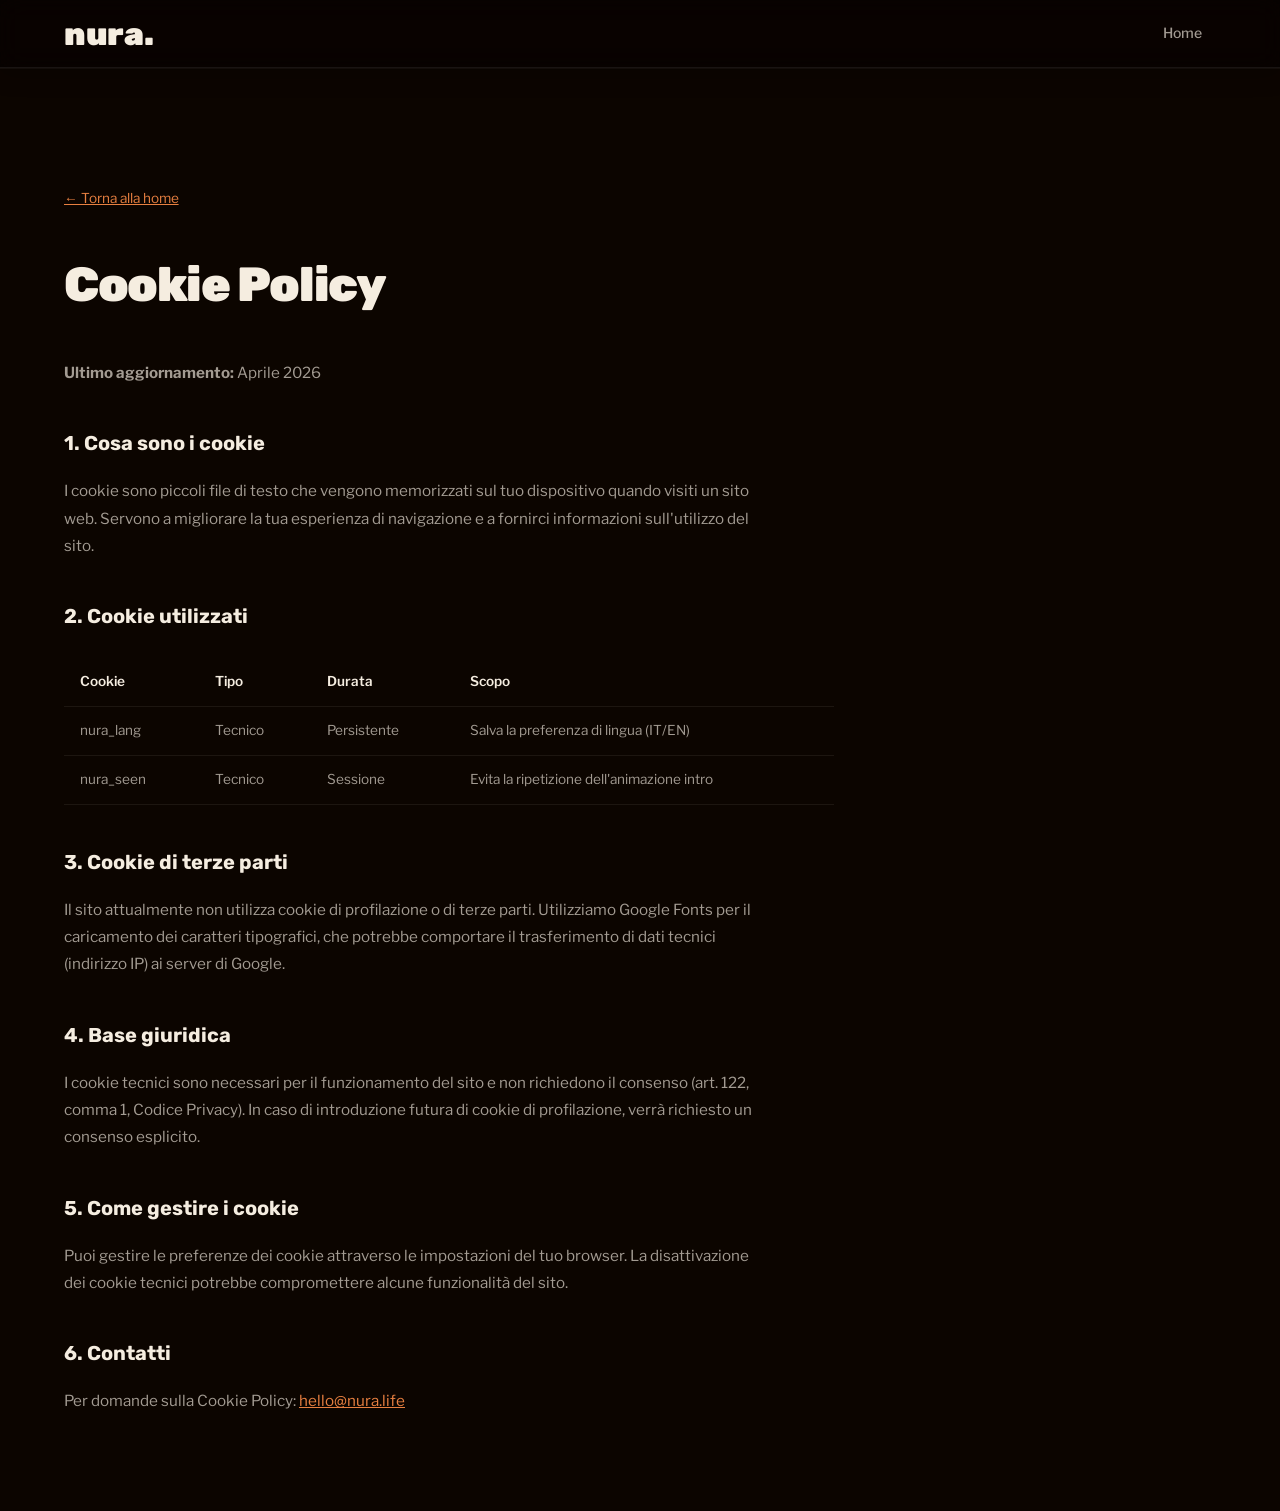
==== cookies.html @ f42c7ec7 "Major update: Rubik font, quiz flow, legal pages, 20% discount - Font: Switch to Rubik (round, bold," ====
<!DOCTYPE html>
<html lang="it" data-lang="it">
<head>
    <meta charset="UTF-8">
    <meta name="viewport" content="width=device-width, initial-scale=1.0">
    <title>Cookie Policy — nura.</title>
    <link rel="preconnect" href="https://fonts.googleapis.com">
    <link rel="preconnect" href="https://fonts.gstatic.com" crossorigin>
    <link href="https://fonts.googleapis.com/css2?family=Rubik:wght@300..900&family=Libre+Franklin:wght@300;400;500;600&display=swap" rel="stylesheet">
    <link rel="stylesheet" href="assets/css/styles.css">
    <style>
        .legal-page { padding: calc(var(--header-h) + 3rem) 0 5rem; min-height: 100vh; }
        .legal-page h1 { font-family: var(--font-display); font-size: clamp(2rem, 4vw, 3rem); font-weight: 900; color: var(--cream); margin-bottom: 2rem; letter-spacing: -0.03em; }
        .legal-page h2 { font-family: var(--font-display); font-size: 1.25rem; font-weight: 700; color: var(--cream); margin: 2.5rem 0 1rem; }
        .legal-page p, .legal-page li { font-size: 0.95rem; color: var(--cream-2); line-height: 1.8; margin-bottom: 1rem; max-width: 70ch; }
        .legal-page ul { padding-left: 1.5rem; }
        .legal-page a { color: var(--amber-light); text-decoration: underline; }
        .legal-back { display: inline-flex; align-items: center; gap: 0.4rem; font-size: 0.85rem; color: var(--cream-3); margin-bottom: 2rem; }
        .legal-back:hover { color: var(--cream); }
        .cookie-table { width: 100%; border-collapse: collapse; margin: 1.5rem 0; max-width: 70ch; }
        .cookie-table th, .cookie-table td { text-align: left; padding: 0.75rem 1rem; font-size: 0.85rem; border-bottom: 1px solid var(--border); color: var(--cream-2); }
        .cookie-table th { color: var(--cream); font-weight: 600; }
    </style>
</head>
<body>
    <header class="site-header scrolled" id="mainHeader">
        <div class="header-inner container">
            <a href="/" class="brand-logo">nura.</a>
            <div class="header-actions" style="margin-left:auto;">
                <a href="/" class="nav-link">Home</a>
            </div>
        </div>
    </header>

    <main class="legal-page">
        <div class="container">
            <a href="/" class="legal-back">&larr; Torna alla home</a>
            <h1>Cookie Policy</h1>
            <p><strong>Ultimo aggiornamento:</strong> Aprile 2026</p>

            <h2>1. Cosa sono i cookie</h2>
            <p>I cookie sono piccoli file di testo che vengono memorizzati sul tuo dispositivo quando visiti un sito web. Servono a migliorare la tua esperienza di navigazione e a fornirci informazioni sull'utilizzo del sito.</p>

            <h2>2. Cookie utilizzati</h2>
            <table class="cookie-table">
                <thead>
                    <tr>
                        <th>Cookie</th>
                        <th>Tipo</th>
                        <th>Durata</th>
                        <th>Scopo</th>
                    </tr>
                </thead>
                <tbody>
                    <tr>
                        <td>nura_lang</td>
                        <td>Tecnico</td>
                        <td>Persistente</td>
                        <td>Salva la preferenza di lingua (IT/EN)</td>
                    </tr>
                    <tr>
                        <td>nura_seen</td>
                        <td>Tecnico</td>
                        <td>Sessione</td>
                        <td>Evita la ripetizione dell'animazione intro</td>
                    </tr>
                </tbody>
            </table>

            <h2>3. Cookie di terze parti</h2>
            <p>Il sito attualmente non utilizza cookie di profilazione o di terze parti. Utilizziamo Google Fonts per il caricamento dei caratteri tipografici, che potrebbe comportare il trasferimento di dati tecnici (indirizzo IP) ai server di Google.</p>

            <h2>4. Base giuridica</h2>
            <p>I cookie tecnici sono necessari per il funzionamento del sito e non richiedono il consenso (art. 122, comma 1, Codice Privacy). In caso di introduzione futura di cookie di profilazione, verrà richiesto un consenso esplicito.</p>

            <h2>5. Come gestire i cookie</h2>
            <p>Puoi gestire le preferenze dei cookie attraverso le impostazioni del tuo browser. La disattivazione dei cookie tecnici potrebbe compromettere alcune funzionalità del sito.</p>

            <h2>6. Contatti</h2>
            <p>Per domande sulla Cookie Policy: <a href="mailto:hello@nura.life">hello@nura.life</a></p>
        </div>
    </main>
</body>
</html>
---- assets/css/styles.css ----
/* ============================================================
   NURA — Design System v5.0
   Theme: Dark Amber · Premium Longevity · Editorial
   Palette: Warm amber/orange from ComfyUI_00007_
   ============================================================ */


/* ── 1. CSS VARIABLES ─────────────────────────────────────── */
:root {
    /* Layout */
    --container-max: 1200px;
    --header-h: 68px;
    --announcement-h: 36px;

    /* Color System — Dark Amber (from ComfyUI_00007_) */
    --dark:      #0C0500;
    --dark-2:    #160A03;
    --dark-3:    #1E1008;
    --dark-card: #1A0D06;
    --amber:     #C05010;
    --amber-mid: #D06820;
    --amber-light: #E88040;
    --amber-glow:  #F0A060;
    --gold:      #C89040;
    --cream:     #F5EDE0;
    --cream-2:   rgba(245, 237, 224, 0.65);
    --cream-3:   rgba(245, 237, 224, 0.35);
    --border:    rgba(245, 237, 224, 0.07);
    --border-mid: rgba(245, 237, 224, 0.14);
    --border-amber: rgba(200, 80, 16, 0.35);

    /* Category accent colors — warm palette, amber-adjacent */
    --sleep-c:    #C47AE0;
    --energy-c:   #1BC9BE;
    --focus-c:    #6B8EE8;
    --gut-c:      #D4A040;
    --longevity-c: #5EC87A;
    --fitness-c:  #E84444;

    /* Typography */
    --font-display: 'Rubik', sans-serif;
    --font-body:    'Libre Franklin', sans-serif;

    /* Motion */
    --ease:        cubic-bezier(0.25, 1, 0.5, 1);
    --ease-out-expo: cubic-bezier(0.16, 1, 0.3, 1);

    /* Shadows */
    --shadow-amber: 0 8px 32px rgba(192, 80, 16, 0.25);
    --shadow-dark:  0 8px 40px rgba(0, 0, 0, 0.55);
    --shadow-sm:    0 4px 20px rgba(0, 0, 0, 0.35);
    --shadow-lg:    0 20px 60px rgba(0, 0, 0, 0.5);

    /* Radius */
    --r-sm:   10px;
    --r-md:   16px;
    --r-lg:   24px;
    --r-pill: 100px;
}


/* ── 2. RESET & BASE ──────────────────────────────────────── */
*, *::before, *::after {
    box-sizing: border-box;
    margin: 0;
    padding: 0;
}

html {
    scroll-behavior: smooth;
    -webkit-font-smoothing: antialiased;
    -moz-osx-font-smoothing: grayscale;
}

body {
    font-family: var(--font-body);
    background: var(--dark);
    color: var(--cream);
    line-height: 1.75;
    overflow-x: hidden;
}

img  { max-width: 100%; display: block; }
a    { text-decoration: none; color: inherit; }
button { border: none; background: none; cursor: pointer; font-family: inherit; }

.container {
    max-width: var(--container-max);
    margin: 0 auto;
    padding: 0 1.5rem;
}




/* ── 4. ANNOUNCEMENT BAR ──────────────────────────────────── */
.announcement-bar {
    background: transparent;
    border-bottom: 1px solid transparent;
    color: var(--cream-2);
    height: var(--announcement-h);
    overflow: hidden;
    display: flex;
    align-items: center;
}

.announcement-track {
    display: flex;
    gap: 2rem;
    white-space: nowrap;
    animation: marqueeScroll 30s linear infinite;
    padding-left: 100%;
}

@keyframes marqueeScroll {
    from { transform: translateX(0); }
    to   { transform: translateX(-50%); }
}

.announcement-track span {
    display: inline-flex;
    align-items: center;
    font-family: var(--font-display);
    font-size: 0.58rem;
    font-weight: 300;
    letter-spacing: 0.22em;
    text-transform: lowercase;
    color: rgba(245, 237, 224, 0.7);
    text-shadow: 0 1px 8px rgba(0, 0, 0, 0.9);
}

.announcement-sep {
    color: rgba(200, 80, 16, 0.6);
    font-size: 0.5rem;
    text-shadow: 0 1px 8px rgba(0, 0, 0, 0.9);
}


/* ── 5. HEADER ────────────────────────────────────────────── */
.site-header {
    position: sticky;
    top: 0;
    z-index: 1000;
    height: var(--header-h);
    background: rgba(0, 0, 0, 0.0);
    backdrop-filter: blur(0px);
    -webkit-backdrop-filter: blur(0px);
    border-bottom: 1px solid transparent;
    transition:
        background 0.4s var(--ease),
        backdrop-filter 0.4s,
        border-color 0.4s,
        box-shadow 0.4s;
}

.site-header.scrolled {
    background: rgba(0, 0, 0, 0.42);
    backdrop-filter: blur(12px) saturate(160%);
    -webkit-backdrop-filter: blur(12px) saturate(160%);
    border-color: rgba(255, 255, 255, 0.07);
    box-shadow: 0 1px 0 rgba(255, 255, 255, 0.04), 0 4px 24px rgba(0, 0, 0, 0.3);
}

.header-inner {
    display: flex;
    align-items: center;
    height: 100%;
    gap: 2rem;
}

.brand-logo {
    font-family: var(--font-display);
    font-size: 2rem;
    font-weight: 900;
    color: var(--cream);
    letter-spacing: -0.01em;
    text-transform: lowercase;
    flex-shrink: 0;
    display: inline-flex;
    align-items: center;
}

.brand-dot {
    display: inline-block;
    width: 0.18em;
    height: 0.18em;
    background: var(--amber-light);
    border-radius: 50%;
    margin-left: 0.05em;
    margin-right: 0.05em;
    margin-bottom: 0.12em;
    flex-shrink: 0;
    vertical-align: middle;
}

.header-nav {
    display: flex;
    align-items: center;
    flex: 1;
    gap: 0;
}

.nav-link {
    display: inline-flex;
    align-items: center;
    gap: 0.3rem;
    font-size: 0.875rem;
    font-weight: 500;
    color: var(--cream-2);
    padding: 0.45rem 0.85rem;
    border-radius: var(--r-sm);
    transition: background 0.18s, color 0.18s;
    letter-spacing: 0.01em;
}

.nav-link:hover {
    color: var(--cream);
    background: rgba(245, 237, 224, 0.06);
}

.nav-link-accent {
    color: var(--amber-light);
}

.nav-link-accent:hover {
    background: rgba(232, 128, 64, 0.1);
    color: var(--amber-glow);
}

.nav-link-club {
    color: var(--cream-2);
    border: 1px solid var(--border-mid);
    border-radius: var(--r-pill);
    padding: 0.4rem 1rem;
    font-size: 0.82rem;
    font-weight: 600;
}

.nav-link-club:hover {
    background: rgba(245, 237, 224, 0.06);
    border-color: var(--border-amber);
    color: var(--amber-light);
}

.header-actions {
    display: flex;
    align-items: center;
    gap: 0.3rem;
    margin-left: auto;
}


.mobile-menu-btn {
    display: none;
    width: 40px;
    height: 40px;
    align-items: center;
    justify-content: center;
    border-radius: var(--r-sm);
    color: var(--cream);
    font-size: 1.4rem;
    transition: background 0.18s;
}

.mobile-menu-btn:hover { background: rgba(245, 237, 224, 0.06); }


/* ── 6. HERO SECTION ──────────────────────────────────────── */
.hero-section {
    position: relative;
    min-height: 100svh;
    display: flex;
    align-items: center;
}

.hero-bg-image {
    position: fixed;
    top: 0;
    left: 0;
    width: 100%;
    height: 100%;
    background-image: url('../images/ComfyUI_00007_.webp');
    background-size: cover;
    background-position: 80% center;
    z-index: -1;
}

.hero-gradient {
    position: absolute;
    inset: 0;
    background:
        linear-gradient(to right,
            rgba(12, 5, 0, 0.88) 0%,
            rgba(12, 5, 0, 0.65) 45%,
            rgba(12, 5, 0, 0.22) 70%,
            rgba(12, 5, 0, 0.08) 100%),
        linear-gradient(to top,
            rgba(12, 5, 0, 0.28) 0%,
            rgba(12, 5, 0, 0.08) 20%,
            transparent 45%);
    z-index: 1;
}

.hero-container {
    position: relative;
    z-index: 2;
    padding-top: 6rem;
    padding-bottom: 5rem;
    width: 100%;
}

.hero-content {
    max-width: 560px;
}

.hero-badge {
    display: inline-flex;
    align-items: center;
    gap: 0.5rem;
    background: rgba(200, 80, 16, 0.12);
    border: 1px solid rgba(200, 80, 16, 0.3);
    color: var(--amber-light);
    padding: 0.35rem 0.9rem;
    border-radius: var(--r-pill);
    font-size: 0.78rem;
    font-weight: 600;
    letter-spacing: 0.02em;
    margin-bottom: 2rem;
}

.live-dot {
    width: 7px;
    height: 7px;
    background: var(--amber-light);
    border-radius: 50%;
    flex-shrink: 0;
    animation: pulseDot 2.5s ease-in-out infinite;
}

@keyframes pulseDot {
    0%, 100% { opacity: 1; transform: scale(1); }
    50%       { opacity: 0.45; transform: scale(0.7); }
}

.hero-eyebrow {
    font-family: var(--font-display);
    font-size: 0.62rem;
    font-weight: 700;
    letter-spacing: 0.22em;
    text-transform: uppercase;
    color: var(--amber);
    margin-bottom: 1.25rem;
    display: flex;
    align-items: center;
    gap: 0.75rem;
}

/* hero-eyebrow ::before removed — uses .eyebrow::before round dot */

.hero-headline {
    font-family: var(--font-display);
    font-size: clamp(3.8rem, 8.5vw, 8rem);
    font-weight: 900;
    line-height: 0.95;
    letter-spacing: -0.04em;
    color: var(--cream);
    margin-bottom: 1.5rem;
    white-space: nowrap;
    max-width: none;
    width: max-content;
}

.hero-headline em {
    font-style: normal;
    font-weight: 900;
    color: var(--amber-light);
    display: block;
    white-space: nowrap;
}

.hero-sub {
    font-size: clamp(0.95rem, 1.6vw, 1.1rem);
    color: var(--cream-2);
    margin-bottom: 2.5rem;
    line-height: 1.7;
    font-style: italic;
    font-weight: 300;
    letter-spacing: 0.02em;
}

.hero-cta {
    display: inline-flex;
    align-items: center;
    gap: 0.5rem;
    background: var(--amber);
    color: var(--cream);
    padding: 0.95rem 2.2rem;
    border-radius: var(--r-pill);
    font-family: var(--font-body);
    font-size: 0.95rem;
    font-weight: 600;
    letter-spacing: 0.01em;
    margin-bottom: 2.25rem;
    transition: background 0.22s, transform 0.22s var(--ease-out-expo), box-shadow 0.22s;
}

.hero-cta:hover {
    background: var(--amber-mid);
    transform: translateY(-2px);
    box-shadow: var(--shadow-amber);
}

.hero-cta:active { transform: scale(0.98); }

/* ── Hero inline email form ───────────────── */
.hero-email-form {
    margin-bottom: 2.5rem;
}

.hero-email-row {
    display: flex;
    align-items: center;
    gap: 0;
    background: rgba(245, 237, 224, 0.04);
    border: 1px solid var(--border-mid);
    border-radius: var(--r-pill);
    padding: 0.35rem 0.35rem 0.35rem 1.25rem;
    transition: border-color 0.25s, box-shadow 0.25s;
}

.hero-email-row:focus-within {
    border-color: var(--amber);
    box-shadow: 0 0 0 3px rgba(200, 80, 16, 0.15);
}

.hero-email-input {
    flex: 1;
    border: none;
    outline: none;
    background: transparent;
    font-family: var(--font-body);
    font-size: 0.95rem;
    color: var(--cream);
    padding: 0.65rem 0;
    min-width: 0;
}

.hero-email-input::placeholder {
    color: var(--cream-3);
}

.hero-email-btn {
    display: inline-flex;
    align-items: center;
    gap: 0.4rem;
    background: var(--amber);
    color: var(--cream);
    padding: 0.75rem 1.5rem;
    border-radius: var(--r-pill);
    font-family: var(--font-body);
    font-size: 0.85rem;
    font-weight: 600;
    white-space: nowrap;
    transition: background 0.2s, transform 0.15s var(--ease-out-expo), box-shadow 0.2s;
    flex-shrink: 0;
}

.hero-email-btn:hover {
    background: var(--amber-mid);
    transform: translateY(-1px);
    box-shadow: var(--shadow-amber);
}

.hero-email-btn:active { transform: scale(0.97); }

.hero-email-hint {
    display: flex;
    align-items: center;
    gap: 0.4rem;
    margin-top: 0.75rem;
    font-size: 0.82rem;
    color: var(--amber-glow);
    font-weight: 500;
}

.hero-email-hint i { opacity: 0.8; }
.hero-email-hint strong { color: var(--cream); }

.hero-proof {
    font-size: 0.85rem;
    color: var(--amber-glow);
    display: flex;
    align-items: center;
    gap: 0.4rem;
    margin-bottom: 0.25rem;
}
.hero-proof strong { color: var(--cream); }

.hero-trust {
    display: flex;
    align-items: center;
    gap: 1.75rem;
    flex-wrap: wrap;
    font-size: 0.8rem;
    color: var(--cream-3);
    font-weight: 500;
}

.hero-trust span {
    display: flex;
    align-items: center;
    gap: 0.35rem;
}

.hero-trust i { color: var(--amber); opacity: 0.8; }

/* Scroll hint */
.scroll-hint {
    position: absolute;
    bottom: 2.5rem;
    left: 50%;
    transform: translateX(-50%);
    color: var(--cream-3);
    font-size: 1.2rem;
    z-index: 2;
    animation: scrollHintBounce 2.5s ease-in-out infinite;
}

@keyframes scrollHintBounce {
    0%, 100% { transform: translateX(-50%) translateY(0); opacity: 0.4; }
    50%       { transform: translateX(-50%) translateY(7px); opacity: 0.85; }
}


/* ── 7. PILLARS SECTION ───────────────────────────────────── */
.pillars-section {
    padding: 9rem 0;
    background: linear-gradient(to bottom, rgba(12,5,0,0.92) 0%, rgba(12,5,0,0.80) 100%);
    position: relative;
    overflow: hidden;
}

.pillars-section::before {
    content: '';
    position: absolute;
    inset: 0;
    background: radial-gradient(ellipse at 70% 50%, rgba(200, 80, 16, 0.06) 0%, transparent 65%);
    pointer-events: none;
}

.pillars-inner {
    display: grid;
    grid-template-columns: 1fr 1fr;
    gap: 5rem;
    align-items: center;
    position: relative;
    z-index: 1;
}

.pillars-left {
    max-width: 480px;
}

.eyebrow {
    display: inline-flex;
    align-items: center;
    gap: 0.5rem;
    font-family: var(--font-display);
    font-size: 0.62rem;
    font-weight: 700;
    letter-spacing: 0.16em;
    text-transform: uppercase;
    color: var(--amber);
    margin-bottom: 1rem;
}
.eyebrow::before {
    content: '';
    display: inline-block;
    width: 5px;
    height: 5px;
    border-radius: 50%;
    background: var(--amber-light);
    flex-shrink: 0;
}

.eyebrow-amber { color: var(--amber); }

.pillars-headline {
    font-family: var(--font-display);
    font-size: clamp(2.2rem, 4.5vw, 3.75rem);
    font-weight: 900;
    letter-spacing: -0.04em;
    color: var(--cream);
    line-height: 1.1;
    margin-bottom: 1.5rem;
}

.pillars-headline em {
    font-style: normal;
    color: var(--amber-light);
}

.pillars-sub {
    font-size: 1rem;
    color: var(--cream-2);
    line-height: 1.75;
    margin-bottom: 2.5rem;
}

.pillars-cta {
    display: inline-flex;
    align-items: center;
    gap: 0.45rem;
    font-size: 0.9rem;
    font-weight: 600;
    color: var(--amber-light);
    border-bottom: 1px solid rgba(232, 128, 64, 0.4);
    padding-bottom: 2px;
    transition: color 0.2s, border-color 0.2s;
}

.pillars-cta:hover {
    color: var(--amber-glow);
    border-color: var(--amber-glow);
}

.pillars-right {
    display: flex;
    align-items: center;
    justify-content: center;
}

/* ══════════════════════════════════════════════
   PILLAR GLASS CARDS — 2×2 grid
   Uses @property --border-angle + rotateBorderAngle
   defined in section 9 (border animation).
   ══════════════════════════════════════════════ */

.pillar-visual-wrap {
    display: grid;
    grid-template-columns: 1fr 1fr;
    gap: 0.7rem;
    width: 100%;
    align-self: start;
}

/* ── Card border wrapper ─────────────────────── */
.pc-wrap {
    position: relative;
    border-radius: 20px;
    padding: 1.5px;
    opacity: 0;
    transform: translateY(18px) scale(0.96);
    transition: opacity 0.65s ease, transform 0.65s var(--ease),
                box-shadow 0.3s ease;
    cursor: default;
    z-index: 1;
}

.pc-wrap.visible {
    opacity: 1;
    transform: translateY(0) scale(1);
}

/* Stagger entry per card */
.pc-wrap[data-idx="1"] { transition-delay: 0.1s; }
.pc-wrap[data-idx="2"] { transition-delay: 0.2s; }
.pc-wrap[data-idx="3"] { transition-delay: 0.3s; }

/* Spinning conic gradient border */
.pc-wrap::before {
    content: '';
    position: absolute;
    inset: -1.5px;
    border-radius: 21px;
    animation: rotateBorderAngle 8s linear infinite;
    z-index: 0;
}

.pc-wrap[data-idx="0"]::before {
    background: conic-gradient(from var(--border-angle),
        var(--sleep-c), rgba(196,122,224,0.1) 44%,
        rgba(196,122,224,0.06) 56%, var(--sleep-c));
}
.pc-wrap[data-idx="1"]::before {
    background: conic-gradient(from var(--border-angle),
        var(--energy-c), rgba(27,201,190,0.1) 44%,
        rgba(27,201,190,0.06) 56%, var(--energy-c));
    animation-delay: -2s;
}
.pc-wrap[data-idx="2"]::before {
    background: conic-gradient(from var(--border-angle),
        var(--longevity-c), rgba(94,200,122,0.1) 44%,
        rgba(94,200,122,0.06) 56%, var(--longevity-c));
    animation-delay: -4s;
}
.pc-wrap[data-idx="3"]::before {
    background: conic-gradient(from var(--border-angle),
        var(--focus-c), rgba(107,142,232,0.1) 44%,
        rgba(107,142,232,0.06) 56%, var(--focus-c));
    animation-delay: -6s;
}

/* ── Hover: subtle lift ──────────────────────── */
.pc-wrap:hover {
    transform: translateY(-3px);
    z-index: 5;
}
.pc-wrap[data-idx="0"]:hover { box-shadow: 0 12px 40px rgba(139,124,232,0.15); }
.pc-wrap[data-idx="1"]:hover { box-shadow: 0 12px 40px rgba( 27,201,190,0.15); }
.pc-wrap[data-idx="2"]:hover { box-shadow: 0 12px 40px rgba( 60,184,112,0.15); }
.pc-wrap[data-idx="3"]:hover { box-shadow: 0 12px 40px rgba( 74,168,212,0.15); }

/* ── Inner glass card ────────────────────────── */
.pc {
    position: relative;
    z-index: 1;
    border-radius: 18px;
    padding: 1.6rem 1.4rem 1.4rem;
    display: flex;
    flex-direction: column;
    gap: 0.4rem;
    min-height: 160px;
    overflow: hidden;
}

/* Category colour tint per card */
.pc-wrap[data-idx="0"] .pc {
    background: linear-gradient(150deg, rgba(139,124,232,0.11) 0%, rgba(12,5,0,0.97) 75%);
}
.pc-wrap[data-idx="1"] .pc {
    background: linear-gradient(150deg, rgba(27,201,190,0.11) 0%, rgba(12,5,0,0.97) 75%);
}
.pc-wrap[data-idx="2"] .pc {
    background: linear-gradient(150deg, rgba(60,184,112,0.11) 0%, rgba(12,5,0,0.97) 75%);
}
.pc-wrap[data-idx="3"] .pc {
    background: linear-gradient(150deg, rgba(74,168,212,0.11) 0%, rgba(12,5,0,0.97) 75%);
}

/* ── Card header: dot + label ────────────────── */
.pc-header {
    display: flex;
    align-items: center;
    gap: 0.45rem;
    margin-bottom: 0.35rem;
}

.pc-dot {
    width: 7px; height: 7px;
    border-radius: 50%;
    flex-shrink: 0;
}
.pc-wrap[data-idx="0"] .pc-dot { background: var(--sleep-c);     box-shadow: 0 0 7px var(--sleep-c); }
.pc-wrap[data-idx="1"] .pc-dot { background: var(--energy-c);    box-shadow: 0 0 7px var(--energy-c); }
.pc-wrap[data-idx="2"] .pc-dot { background: var(--longevity-c); box-shadow: 0 0 7px var(--longevity-c); }
.pc-wrap[data-idx="3"] .pc-dot { background: var(--focus-c);     box-shadow: 0 0 7px var(--focus-c); }

.pc-label {
    font-family: var(--font-display);
    font-size: 0.57rem;
    font-weight: 700;
    letter-spacing: 0.2em;
    text-transform: uppercase;
    color: var(--cream-3);
}

/* ── Main name ───────────────────────────────── */
.pc-name {
    font-family: var(--font-display);
    font-size: clamp(1.1rem, 2vw, 1.35rem);
    font-weight: 900;
    line-height: 1.15;
    letter-spacing: -0.025em;
    color: var(--cream);
    flex: 1;
}

/* ── Description (hidden, expands on hover) ──── */
.pc-desc {
    font-size: 0.71rem;
    color: var(--cream-3);
    line-height: 1.6;
    max-height: 0;
    overflow: hidden;
    opacity: 0;
    transform: translateY(6px);
    transition: max-height 0.42s var(--ease),
                opacity 0.3s ease 0.08s,
                transform 0.35s var(--ease) 0.06s;
    margin-top: 0;
}
.pc-wrap:hover .pc-desc {
    max-height: 100px;
    opacity: 1;
    transform: translateY(0);
    margin-top: 0.4rem;
}

/* ── Mobile ──────────────────────────────────── */
@media (max-width: 640px) {
    .pillar-visual-wrap { gap: 0.55rem; }
    .pc { padding: 1.2rem; min-height: 140px; }
    /* 1.1rem = 17.6px minimum — legible headline on all mobile sizes */
    .pc-name { font-size: 1.1rem; }
}
@media (max-width: 380px) {
    .pillar-visual-wrap { grid-template-columns: 1fr; }
}


/* ── 7b. HOW IT WORKS SECTION ─────────────────────────────── */
.how-section {
    padding: 9rem 0;
    background: var(--dark-3);
    position: relative;
    overflow: hidden;
}

.how-section::before {
    content: '';
    position: absolute;
    top: 0;
    left: 0;
    right: 0;
    height: 1px;
    background: var(--border);
}

.how-inner {
    position: relative;
    z-index: 1;
}

.how-steps {
    display: flex;
    flex-direction: column;
    gap: 0;
    margin-top: 4.5rem;
    counter-reset: how-step;
}

.how-step {
    position: relative;
    display: grid;
    grid-template-columns: 80px 1fr;
    gap: 0 2rem;
    padding: 3rem 0;
    border-bottom: 1px solid var(--border);
    counter-increment: how-step;
}

.how-step:first-child {
    border-top: 1px solid var(--border);
}

.how-step-number {
    font-family: var(--font-display);
    font-size: clamp(3rem, 5vw, 4.5rem);
    font-weight: 200;
    color: var(--amber);
    opacity: 0.4;
    line-height: 1;
    letter-spacing: -0.04em;
    grid-row: 1 / 3;
    align-self: start;
}

.how-step-icon {
    display: none;
}

.how-step-title {
    font-family: var(--font-display);
    font-size: clamp(1.15rem, 2vw, 1.4rem);
    font-weight: 700;
    color: var(--cream);
    letter-spacing: -0.02em;
    margin-bottom: 0.5rem;
    line-height: 1.3;
}

.how-step-desc {
    font-size: 0.88rem;
    color: var(--cream-2);
    line-height: 1.7;
}

@media (max-width: 1024px) {
    .how-step { grid-template-columns: 60px 1fr; gap: 0 1.25rem; }
}

@media (max-width: 768px) {
    .how-section { padding: 5rem 0; }
    .how-steps { margin-top: 3rem; }
}


/* ── 7c. EARLY ACCESS SECTION ────────────────────────────── */
.early-access-section {
    padding: 0;
    min-height: 100svh;
    background: var(--dark);
    position: relative;
    overflow: hidden;
    display: flex;
    flex-direction: column;
    justify-content: center;
    align-items: stretch;
}

.early-access-bg {
    position: absolute;
    inset: 0;
    background:
        radial-gradient(ellipse at 30% 60%, rgba(200, 80, 16, 0.08) 0%, transparent 55%),
        radial-gradient(ellipse at 70% 30%, rgba(94, 200, 122, 0.04) 0%, transparent 50%);
    pointer-events: none;
}

.early-access-inner {
    display: flex;
    justify-content: flex-start;
    padding: 6rem 1.5rem;
    max-width: var(--container-max);
    margin: 0 auto;
}

.early-access-content {
    max-width: 540px;
    text-align: left;
}

.early-access-title {
    font-family: var(--font-display);
    font-size: clamp(2.2rem, 5vw, 3.75rem);
    font-weight: 900;
    letter-spacing: -0.04em;
    color: var(--cream);
    line-height: 1.1;
    margin-bottom: 1.5rem;
}

.early-access-title em {
    font-style: normal;
    color: var(--amber-light);
}

.early-access-sub {
    font-size: 1rem;
    color: var(--cream-2);
    line-height: 1.75;
    margin-bottom: 2.5rem;
}

.early-access-sub strong {
    color: var(--cream);
}

.early-access-form {
    margin-bottom: 2.5rem;
}

.early-access-form-row {
    display: flex;
    align-items: center;
    gap: 0;
    background: rgba(245, 237, 224, 0.04);
    border: 1px solid var(--border-mid);
    border-radius: var(--r-pill);
    padding: 0.35rem 0.35rem 0.35rem 1.25rem;
    transition: border-color 0.25s, box-shadow 0.25s;
}

.early-access-form-row:focus-within {
    border-color: var(--amber);
    box-shadow: 0 0 0 3px rgba(200, 80, 16, 0.15);
}

.early-access-email {
    flex: 1;
    border: none;
    outline: none;
    background: transparent;
    font-family: var(--font-body);
    font-size: 0.95rem;
    color: var(--cream);
    padding: 0.65rem 0;
    min-width: 0;
}

.early-access-email::placeholder {
    color: var(--cream-3);
}

.early-access-btn {
    display: inline-flex;
    align-items: center;
    gap: 0.4rem;
    background: var(--amber);
    color: var(--cream);
    padding: 0.75rem 1.5rem;
    border-radius: var(--r-pill);
    font-family: var(--font-body);
    font-size: 0.85rem;
    font-weight: 600;
    white-space: nowrap;
    transition: background 0.2s, transform 0.15s var(--ease-out-expo), box-shadow 0.2s;
    flex-shrink: 0;
}

.early-access-btn:hover {
    background: var(--amber-mid);
    transform: translateY(-1px);
    box-shadow: var(--shadow-amber);
}

.early-access-btn:active { transform: scale(0.97); }

.early-access-fine {
    margin-top: 0.75rem;
    font-size: 0.76rem;
    color: var(--cream-3);
    display: flex;
    align-items: center;
    gap: 0.35rem;
}

.early-access-benefits {
    display: flex;
    align-items: flex-start;
    flex-direction: column;
    gap: 0.75rem;
}

.benefit-item {
    display: flex;
    align-items: center;
    gap: 0.45rem;
    font-size: 0.84rem;
    font-weight: 500;
    color: var(--cream-2);
}

.benefit-item i {
    color: var(--amber);
    opacity: 0.85;
    font-size: 0.95rem;
}

/* ── Quiz styles ─────────────────────────────── */
.quiz-step {
    animation: quizFadeIn 0.35s var(--ease);
}

@keyframes quizFadeIn {
    from { opacity: 0; transform: translateY(12px); }
    to   { opacity: 1; transform: translateY(0); }
}

.quiz-progress {
    width: 100%;
    height: 3px;
    background: var(--border);
    border-radius: 2px;
    margin-bottom: 2rem;
    overflow: hidden;
}

.quiz-progress-fill {
    display: block;
    height: 100%;
    background: var(--amber);
    border-radius: 2px;
    transition: width 0.4s var(--ease);
}

.quiz-goals {
    display: grid;
    grid-template-columns: 1fr 1fr;
    gap: 0.75rem;
    margin-bottom: 2rem;
}

.quiz-goal-btn {
    display: flex;
    align-items: center;
    gap: 0.65rem;
    padding: 1rem 1.25rem;
    background: rgba(245, 237, 224, 0.04);
    border: 1px solid var(--border-mid);
    border-radius: var(--r-md);
    font-family: var(--font-body);
    font-size: 0.95rem;
    font-weight: 600;
    color: var(--cream-2);
    cursor: pointer;
    transition: border-color 0.2s, background 0.2s, color 0.2s;
}

.quiz-goal-btn:hover {
    border-color: var(--border-amber);
    background: rgba(200, 80, 16, 0.06);
    color: var(--cream);
}

.quiz-goal-btn.selected {
    border-color: var(--amber);
    background: rgba(200, 80, 16, 0.12);
    color: var(--cream);
}

.quiz-goal-dot {
    width: 10px;
    height: 10px;
    border-radius: 50%;
    background: var(--gc);
    flex-shrink: 0;
}

.quiz-next-btn {
    display: inline-flex;
    align-items: center;
    gap: 0.4rem;
    background: var(--amber);
    color: var(--cream);
    padding: 0.85rem 2rem;
    border-radius: var(--r-pill);
    font-family: var(--font-body);
    font-size: 0.9rem;
    font-weight: 600;
    cursor: pointer;
    transition: background 0.2s, transform 0.15s var(--ease-out-expo), opacity 0.2s;
}

.quiz-next-btn:disabled {
    opacity: 0.35;
    cursor: not-allowed;
}

.quiz-next-btn:not(:disabled):hover {
    background: var(--amber-mid);
    transform: translateY(-1px);
}

.quiz-age-options {
    display: grid;
    grid-template-columns: 1fr 1fr;
    gap: 0.75rem;
    margin-top: 1rem;
}

.quiz-age-btn {
    padding: 1.1rem 1.25rem;
    background: rgba(245, 237, 224, 0.04);
    border: 1px solid var(--border-mid);
    border-radius: var(--r-md);
    font-family: var(--font-display);
    font-size: 1.1rem;
    font-weight: 700;
    color: var(--cream-2);
    cursor: pointer;
    transition: border-color 0.2s, background 0.2s, color 0.2s, transform 0.15s;
}

.quiz-age-btn:hover {
    border-color: var(--border-amber);
    background: rgba(200, 80, 16, 0.06);
    color: var(--cream);
}

.quiz-age-btn.selected {
    border-color: var(--amber);
    background: rgba(200, 80, 16, 0.12);
    color: var(--cream);
    transform: scale(0.97);
}

@media (max-width: 480px) {
    .quiz-goals { grid-template-columns: 1fr; }
    .quiz-age-options { grid-template-columns: 1fr 1fr; }
}

@media (max-width: 768px) {
    .early-access-inner { padding: 4rem 0; }

    .early-access-form-row {
        flex-direction: column;
        padding: 0.75rem;
        border-radius: var(--r-lg);
    }

    .early-access-email {
        width: 100%;
        padding: 0.5rem 0.25rem;
        text-align: center;
    }

    .early-access-btn {
        width: 100%;
        justify-content: center;
        padding: 0.875rem 1.5rem;
    }

    .early-access-benefits {
        flex-direction: column;
        gap: 0.75rem;
        align-items: flex-start;
        margin: 0 auto;
        width: fit-content;
    }
}

@media (max-width: 480px) {
    .early-access-title {
        font-size: clamp(1.8rem, 7vw, 2.5rem);
    }

    .early-access-sub {
        font-size: 0.95rem;
    }
}


.section-header {
    text-align: center;
    margin-bottom: 4.5rem;
}

.section-title {
    font-family: var(--font-display);
    font-size: clamp(2rem, 4vw, 3.25rem);
    font-weight: 900;
    letter-spacing: -0.04em;
    color: var(--cream);
    line-height: 1.15;
    margin-top: 0.75rem;
}

.section-title em {
    font-style: normal;
    color: var(--amber-light);
}

.section-sub {
    margin-top: 1rem;
    font-size: 1rem;
    color: var(--cream-2);
    max-width: 480px;
    margin-left: auto;
    margin-right: auto;
    line-height: 1.75;
}


/* ── 9. BORDER ANIMATION (used by pillar cards) ──────────── */
@property --border-angle {
    syntax: '<angle>';
    initial-value: 0deg;
    inherits: false;
}

@keyframes rotateBorderAngle {
    to { --border-angle: 360deg; }
}


/* ── 10. FOOTER ───────────────────────────────────────────── */
.site-footer {
    background: #080300;
    color: var(--cream-3);
    padding: 3.5rem 0 2rem;
    border-top: 1px solid var(--border);
}

.footer-inner {
    display: flex;
    align-items: center;
    justify-content: space-between;
    gap: 2rem;
    flex-wrap: wrap;
    padding-bottom: 2rem;
    border-bottom: 1px solid var(--border);
}

.footer-logo {
    font-size: 1.4rem;
    color: var(--cream);
    opacity: 0.9;
}

.footer-links {
    display: flex;
    gap: 1.75rem;
    font-size: 0.84rem;
    flex-wrap: wrap;
}

.footer-links a { transition: color 0.2s; }
.footer-links a:hover { color: var(--cream); }

.footer-right {
    display: flex;
    flex-direction: column;
    align-items: flex-end;
    gap: 0.75rem;
}

.footer-soon {
    font-size: 0.76rem;
    display: flex;
    align-items: center;
    gap: 0.4rem;
    color: var(--cream-3);
}

.footer-social {
    display: flex;
    gap: 0.75rem;
    font-size: 1.2rem;
}

.footer-social a {
    color: var(--cream-3);
    transition: color 0.2s;
}

.footer-social a:hover { color: var(--amber-light); }

.footer-bottom {
    padding-top: 1.5rem;
    font-size: 0.76rem;
    text-align: center;
    opacity: 0.3;
}


/* ── 11. DRAWERS ──────────────────────────────────────────── */
.drawer-overlay {
    position: fixed;
    inset: 0;
    background: rgba(0, 0, 0, 0.65);
    z-index: 1100;
    opacity: 0;
    pointer-events: none;
    backdrop-filter: blur(4px);
    transition: opacity 0.3s;
}

.drawer-overlay.open {
    opacity: 1;
    pointer-events: all;
}

.drawer {
    position: fixed;
    top: 0;
    height: 100%;
    width: min(420px, 92vw);
    background: var(--dark-2);
    border-left: 1px solid var(--border);
    z-index: 1200;
    display: flex;
    flex-direction: column;
    transition: transform 0.35s var(--ease);
    box-shadow: -12px 0 60px rgba(0, 0, 0, 0.5);
}

.drawer-right {
    right: 0;
    transform: translateX(100%);
}

.drawer.open { transform: translateX(0); }

.drawer-header {
    padding: 1.25rem 1.5rem;
    border-bottom: 1px solid var(--border);
    display: flex;
    align-items: center;
    justify-content: space-between;
    flex-shrink: 0;
}

.drawer-header h3 {
    font-family: var(--font-display);
    font-size: 1rem;
    font-weight: 600;
    color: var(--cream);
}

.drawer-close {
    width: 34px;
    height: 34px;
    display: flex;
    align-items: center;
    justify-content: center;
    border-radius: var(--r-sm);
    color: var(--cream-2);
    font-size: 1rem;
    transition: background 0.18s, color 0.18s;
}

.drawer-close:hover {
    background: rgba(245, 237, 224, 0.06);
    color: var(--cream);
}

.drawer-body {
    flex: 1;
    padding: 1.5rem;
    overflow-y: auto;
}

.drawer-footer {
    padding: 1.25rem 1.5rem;
    border-top: 1px solid var(--border);
    flex-shrink: 0;
}



/* ── 12. MOBILE NAV DRAWER ────────────────────────────────── */
.mobile-nav-drawer {
    position: fixed;
    top: 0;
    left: 0;
    height: 100%;
    width: min(320px, 88vw);
    background: var(--dark-2);
    border-right: 1px solid var(--border);
    z-index: 1200;
    display: flex;
    flex-direction: column;
    transform: translateX(-100%);
    transition: transform 0.35s var(--ease);
    box-shadow: 12px 0 60px rgba(0, 0, 0, 0.5);
}

.mobile-nav-drawer.open { transform: translateX(0); }

.mobile-nav-header {
    padding: 1.25rem 1.5rem;
    border-bottom: 1px solid var(--border);
    display: flex;
    align-items: center;
    justify-content: space-between;
    flex-shrink: 0;
}

.mobile-nav-close {
    width: 34px;
    height: 34px;
    display: flex;
    align-items: center;
    justify-content: center;
    border-radius: var(--r-sm);
    font-size: 1rem;
    color: var(--cream-2);
    transition: background 0.18s;
}

.mobile-nav-close:hover { background: rgba(245, 237, 224, 0.06); }

.mobile-nav-body {
    flex: 1;
    overflow-y: auto;
    display: flex;
    flex-direction: column;
}

.mobile-nav-link {
    display: flex;
    align-items: center;
    padding: 1rem 1.5rem;
    font-size: 1rem;
    font-weight: 500;
    color: var(--cream-2);
    border-bottom: 1px solid var(--border);
    transition: background 0.15s, color 0.15s;
}

.mobile-nav-link:hover {
    background: rgba(245, 237, 224, 0.03);
    color: var(--cream);
}

.mobile-nav-footer {
    padding: 1.5rem;
    border-top: 1px solid var(--border);
    flex-shrink: 0;
}




/* ── 15. BUTTONS ──────────────────────────────────────────── */
.btn {
    display: inline-flex;
    align-items: center;
    justify-content: center;
    gap: 0.4rem;
    padding: 0.75rem 1.5rem;
    border-radius: var(--r-pill);
    font-family: var(--font-body);
    font-size: 0.875rem;
    font-weight: 600;
    cursor: pointer;
    border: none;
    transition: background 0.2s, transform 0.2s var(--ease-out-expo), box-shadow 0.2s;
    text-decoration: none;
}

.btn-amber {
    background: var(--amber);
    color: var(--cream);
}

.btn-amber:hover {
    background: var(--amber-mid);
    transform: translateY(-1px);
    box-shadow: var(--shadow-amber);
}

.btn-sm {
    padding: 0.5rem 1.1rem;
    font-size: 0.82rem;
}


/* ── 16. TOAST ────────────────────────────────────────────── */
.toast-container {
    position: fixed;
    bottom: 2rem;
    right: 2rem;
    z-index: 9999;
    display: flex;
    flex-direction: column;
    gap: 0.75rem;
    pointer-events: none;
}

.toast {
    display: flex;
    align-items: center;
    gap: 0.75rem;
    padding: 0.875rem 1.25rem;
    background: var(--dark-card);
    border: 1px solid var(--border-amber);
    color: var(--cream);
    border-radius: var(--r-md);
    box-shadow: var(--shadow-dark);
    font-size: 0.875rem;
    max-width: 320px;
    animation: toastIn 0.35s var(--ease-out-expo);
    pointer-events: all;
}

@keyframes toastIn {
    from { transform: translateX(40px); opacity: 0; }
    to   { transform: translateX(0); opacity: 1; }
}

.toast.toast-exit {
    animation: toastOut 0.3s var(--ease) forwards;
}

@keyframes toastOut {
    from { transform: translateX(0); opacity: 1; }
    to   { transform: translateX(40px); opacity: 0; }
}

.toast-success i { color: var(--amber-light); }


/* ── 17. SCROLL TO TOP ────────────────────────────────────── */
.scroll-to-top {
    position: fixed;
    bottom: 2rem;
    left: 2rem;
    width: 44px;
    height: 44px;
    background: var(--dark-card);
    border: 1px solid var(--border-mid);
    border-radius: 50%;
    display: flex;
    align-items: center;
    justify-content: center;
    font-size: 1.1rem;
    color: var(--cream-2);
    z-index: 900;
    cursor: pointer;
    opacity: 0;
    transform: translateY(12px);
    transition: opacity 0.3s, transform 0.3s, box-shadow 0.2s, border-color 0.2s, color 0.2s;
    box-shadow: var(--shadow-sm);
}

.scroll-to-top.visible {
    opacity: 1;
    transform: translateY(0);
}

.scroll-to-top:hover {
    box-shadow: var(--shadow-amber);
    border-color: var(--border-amber);
    color: var(--amber-light);
}


/* ── 18. SCROLL ANIMATIONS ────────────────────────────────── */
.reveal-up {
    opacity: 0;
    transform: translateY(40px);
    transition: opacity 0.8s var(--ease), transform 0.8s var(--ease);
}

.reveal-fade {
    opacity: 0;
    transition: opacity 0.8s var(--ease);
}

.reveal-up.active,
.reveal-fade.active {
    opacity: 1;
    transform: translateY(0);
}

/* Scroll progress bar */
.scroll-progress {
    position: fixed;
    top: 0;
    left: 0;
    height: 2px;
    background: linear-gradient(to right, var(--amber), var(--amber-glow));
    z-index: 9998;
    width: 0%;
    transition: width 0.1s linear;
}


/* ── 19. RESPONSIVE ───────────────────────────────────────── */
@media (max-width: 1024px) {
    .pillars-inner {
        grid-template-columns: 1fr;
        gap: 3rem;
    }

    /* Visual (pills/orbit) above text on tablet/mobile */
    .pillars-right { order: -1; }

    .early-access-inner {
        padding: 4rem 0;
    }
}

@media (max-width: 768px) {
    :root {
        --header-h: 60px;
    }

    .header-nav { display: none; }

    .mobile-menu-btn { display: flex; }

    .pillars-section { padding: 5rem 0; }
    .pillars-inner { gap: 2rem; }

    .hero-bg-image { background-attachment: scroll; }

    .hero-headline {
        font-size: clamp(3rem, 11vw, 5rem);
        white-space: normal;
        width: auto;
        max-width: 100%;
    }

    /* pillar-visual-wrap height removed — grid layout is auto height */

    .hero-cta {
        width: 100%;
        justify-content: center;
        min-height: 48px;
    }

    .hero-email-row {
        flex-direction: column;
        padding: 0.75rem;
        border-radius: var(--r-lg);
    }

    .hero-email-input {
        width: 100%;
        padding: 0.5rem 0.25rem;
        text-align: center;
    }

    .hero-email-btn {
        width: 100%;
        justify-content: center;
        padding: 0.875rem 1.5rem;
    }

    .hero-email-hint {
        justify-content: center;
    }

    .footer-inner {
        flex-direction: column;
        align-items: flex-start;
        gap: 1.5rem;
    }

    .footer-right { align-items: flex-start; }

}

@media (max-width: 480px) {
    /* hero-trust: keep horizontal, allow wrap — vertical stacking hurts mobile conversion */
    .hero-trust { gap: 0.6rem 1rem; flex-wrap: wrap; align-items: center; }
    .benefit-item { white-space: normal; }
    /* pillar-visual-wrap height removed — grid layout is auto height */
    input, select, textarea { font-size: 16px; }

    /* Hero headline tighter at very small screens */
    .hero-headline {
        font-size: clamp(2.4rem, 10vw, 3.5rem);
    }

    .hero-sub {
        font-size: 0.95rem;
    }

    /* Ensure body text never below 16px */
    body { font-size: 16px; }

    /* Tap targets: minimum 44×44px */
    .lang-toggle {
        min-width: 44px;
        min-height: 44px;
        display: inline-flex;
        align-items: center;
        justify-content: center;
    }

    .action-icon {
        min-width: 44px;
        min-height: 44px;
    }

    .mobile-menu-btn {
        min-width: 44px;
        min-height: 44px;
    }


    /* Pillars section mobile adjustments */
    .pillars-section {
        padding: 4rem 0;
    }

    .pillars-headline {
        font-size: clamp(1.8rem, 7vw, 2.5rem);
    }

    .pillars-sub {
        font-size: 0.95rem;
    }

    /* No horizontal overflow */
    .hero-container {
        overflow-x: hidden;
    }
}


/* ── 20. LANGUAGE TOGGLE ─────────────────────────────────── */
html[data-lang="en"] .it { display: none; }
html[data-lang="it"] .en { display: none; }

.lang-toggle {
    font-size: 0.68rem;
    font-weight: 600;
    letter-spacing: 0.12em;
    text-transform: uppercase;
    font-family: var(--font-body);
    color: var(--cream-3);
    background: none;
    border: 1px solid rgba(245, 237, 224, 0.15);
    padding: 0.22rem 0.6rem;
    border-radius: 4px;
    cursor: pointer;
    transition: color 0.2s, border-color 0.2s;
}
.lang-toggle:hover {
    color: var(--cream);
    border-color: rgba(245, 237, 224, 0.3);
}


/* ── 21. SCROLL SNAP ─────────────────────────────────────── */
/* Desktop: snap between sections for a premium editorial feel */
html {
    scroll-snap-type: y proximity;
}
.hero-section,
.pillars-section,
.how-section,
.early-access-section {
    scroll-snap-align: start;
}
.pillars-section {
    min-height: 100svh;
}

/* Mobile: disable snap — social ad traffic needs free natural scrolling */
@media (max-width: 768px) {
    html {
        scroll-snap-type: none;
    }
    .hero-section,
    .pillars-section,
    .early-access-section {
        scroll-snap-align: none;
    }
    .pillars-section {
        min-height: unset;
    }
}


/* ── 22. MOBILE STICKY CTA BAR ───────────────────────────── */
/* Always-visible bottom CTA for ad traffic (TikTok / Instagram).
   Hidden on desktop — mobile-only conversion tool. */
.mobile-sticky-cta {
    display: none;
}

@media (max-width: 768px) {
    .mobile-sticky-cta {
        display: block;
        position: fixed;
        bottom: 0;
        left: 0;
        right: 0;
        z-index: 800;
        padding: 0.65rem 1rem calc(0.65rem + env(safe-area-inset-bottom, 0px));
        /* Gradient fade so it doesn't hard-cut the page */
        background: linear-gradient(to top, var(--dark) 55%, rgba(12,5,0,0.85) 100%);
        -webkit-backdrop-filter: blur(12px);
        backdrop-filter: blur(12px);
    }

    /* Push page content above the sticky bar so nothing is hidden */
    body {
        padding-bottom: calc(80px + env(safe-area-inset-bottom, 0px));
    }

    /* Hide sticky bar when club CTA section is visible (JS adds .hidden) */
    .mobile-sticky-cta.hidden {
        opacity: 0;
        pointer-events: none;
        transform: translateY(100%);
        transition: opacity 0.3s, transform 0.3s var(--ease);
    }
}

.mobile-sticky-cta-btn {
    display: flex;
    align-items: center;
    justify-content: center;
    gap: 0.5rem;
    width: 100%;
    padding: 0.875rem 1.5rem;
    background: var(--amber);
    color: var(--cream);
    border-radius: var(--r-pill);
    font-family: var(--font-body);
    font-size: 0.97rem;
    font-weight: 700;
    letter-spacing: 0.01em;
    box-shadow: 0 4px 28px rgba(192, 80, 16, 0.5);
    transition: background 0.15s, transform 0.12s, box-shadow 0.15s;
    text-decoration: none;
    -webkit-tap-highlight-color: transparent;
    user-select: none;
}

.mobile-sticky-cta-btn:active {
    transform: scale(0.97);
    background: var(--amber-mid);
    box-shadow: 0 2px 14px rgba(192, 80, 16, 0.4);
}

.mobile-sticky-cta-hint {
    margin-top: 0.3rem;
    text-align: center;
    font-size: 0.62rem;
    letter-spacing: 0.07em;
    text-transform: uppercase;
    color: var(--cream-3);
}




/* ── 24. SAFE AREA + PERFORMANCE ─────────────────────────── */

/* iPhone notch / home bar: ensure footer isn't clipped */
.site-footer {
    padding-bottom: max(1.5rem, env(safe-area-inset-bottom));
}

/* GPU compositing for animated border cards — prevents jank during scroll */
.pc-wrap {
    will-change: transform, opacity;
}

/* Respect system preference for reduced motion */
@media (prefers-reduced-motion: reduce) {
    .pc-wrap::before {
        animation: none;
    }

    .reveal-up,
    .reveal-fade {
        transition-duration: 0.01ms !important;
    }

    .pc-wrap {
        transition-duration: 0.01ms !important;
    }

    .scroll-hint {
        animation: none;
    }
}
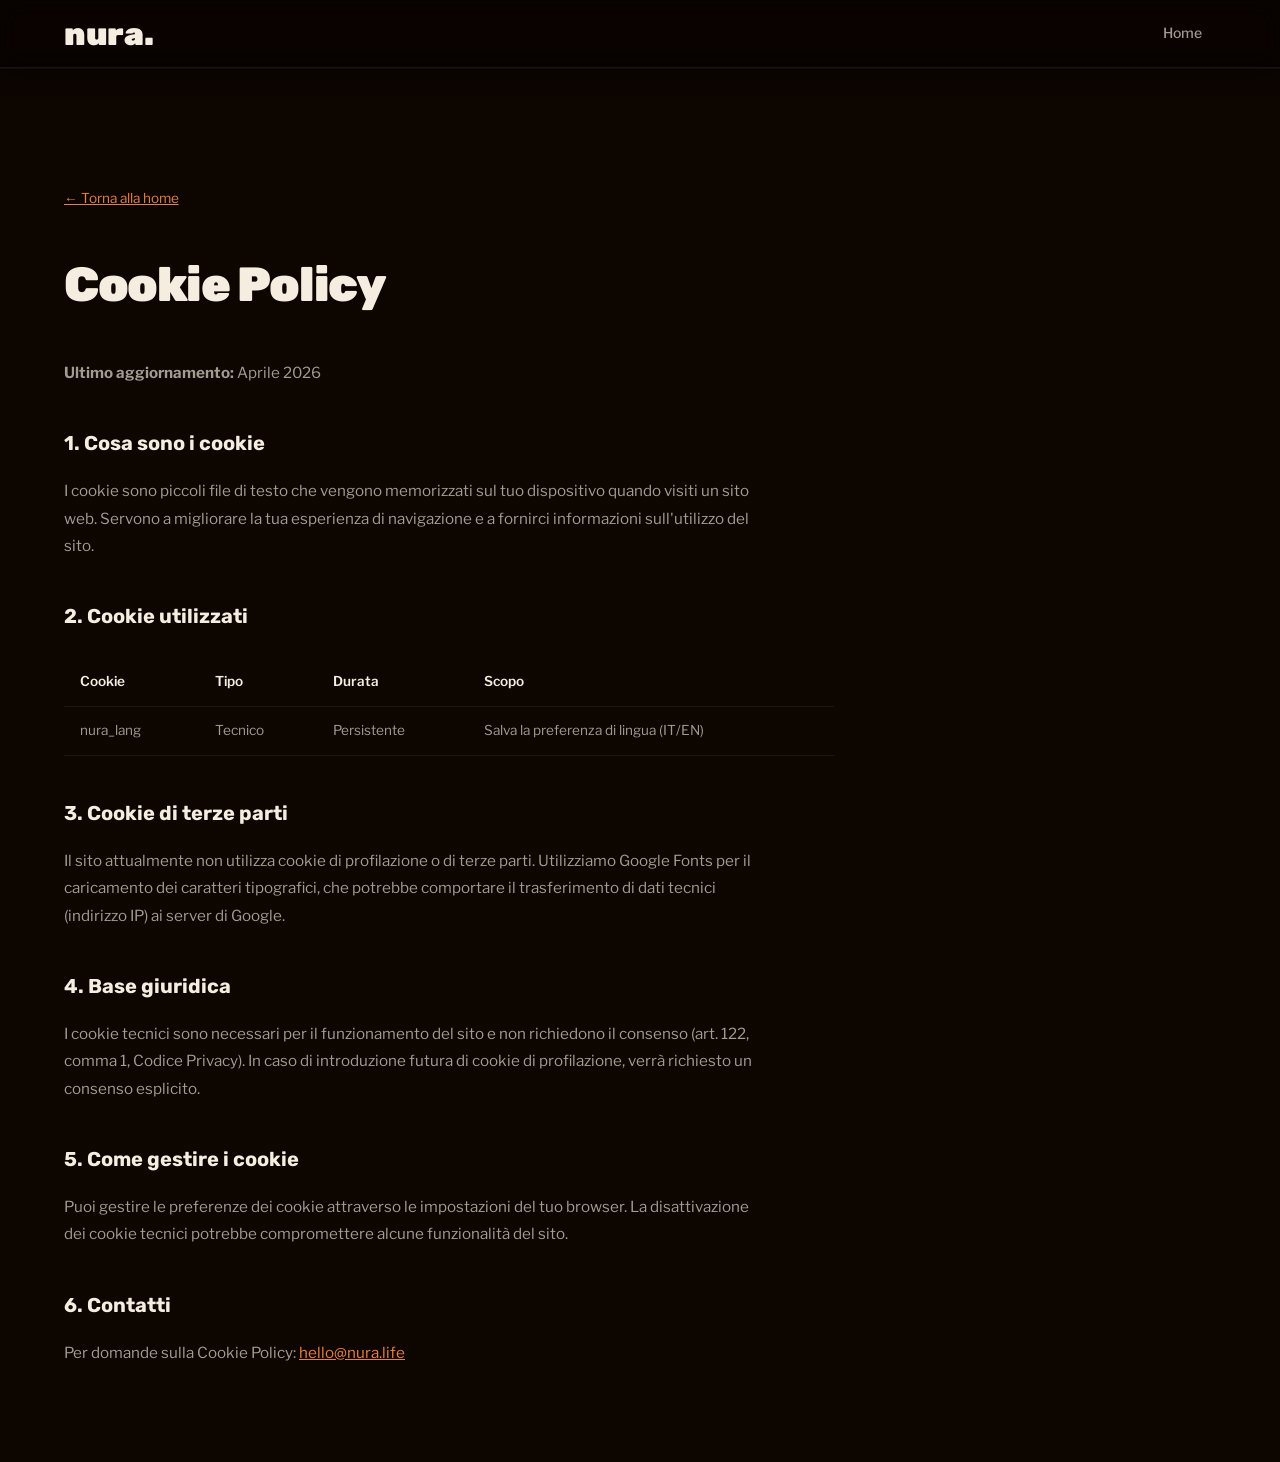
==== commit 08f89506: "fix: remove stale nura_seen cookie from cookie policy The intro animation was removed in the previou" ====
--- a/cookies.html
+++ b/cookies.html
@@ -58,12 +58,6 @@
                         <td>Persistente</td>
                         <td>Salva la preferenza di lingua (IT/EN)</td>
                     </tr>
-                    <tr>
-                        <td>nura_seen</td>
-                        <td>Tecnico</td>
-                        <td>Sessione</td>
-                        <td>Evita la ripetizione dell'animazione intro</td>
-                    </tr>
                 </tbody>
             </table>
 
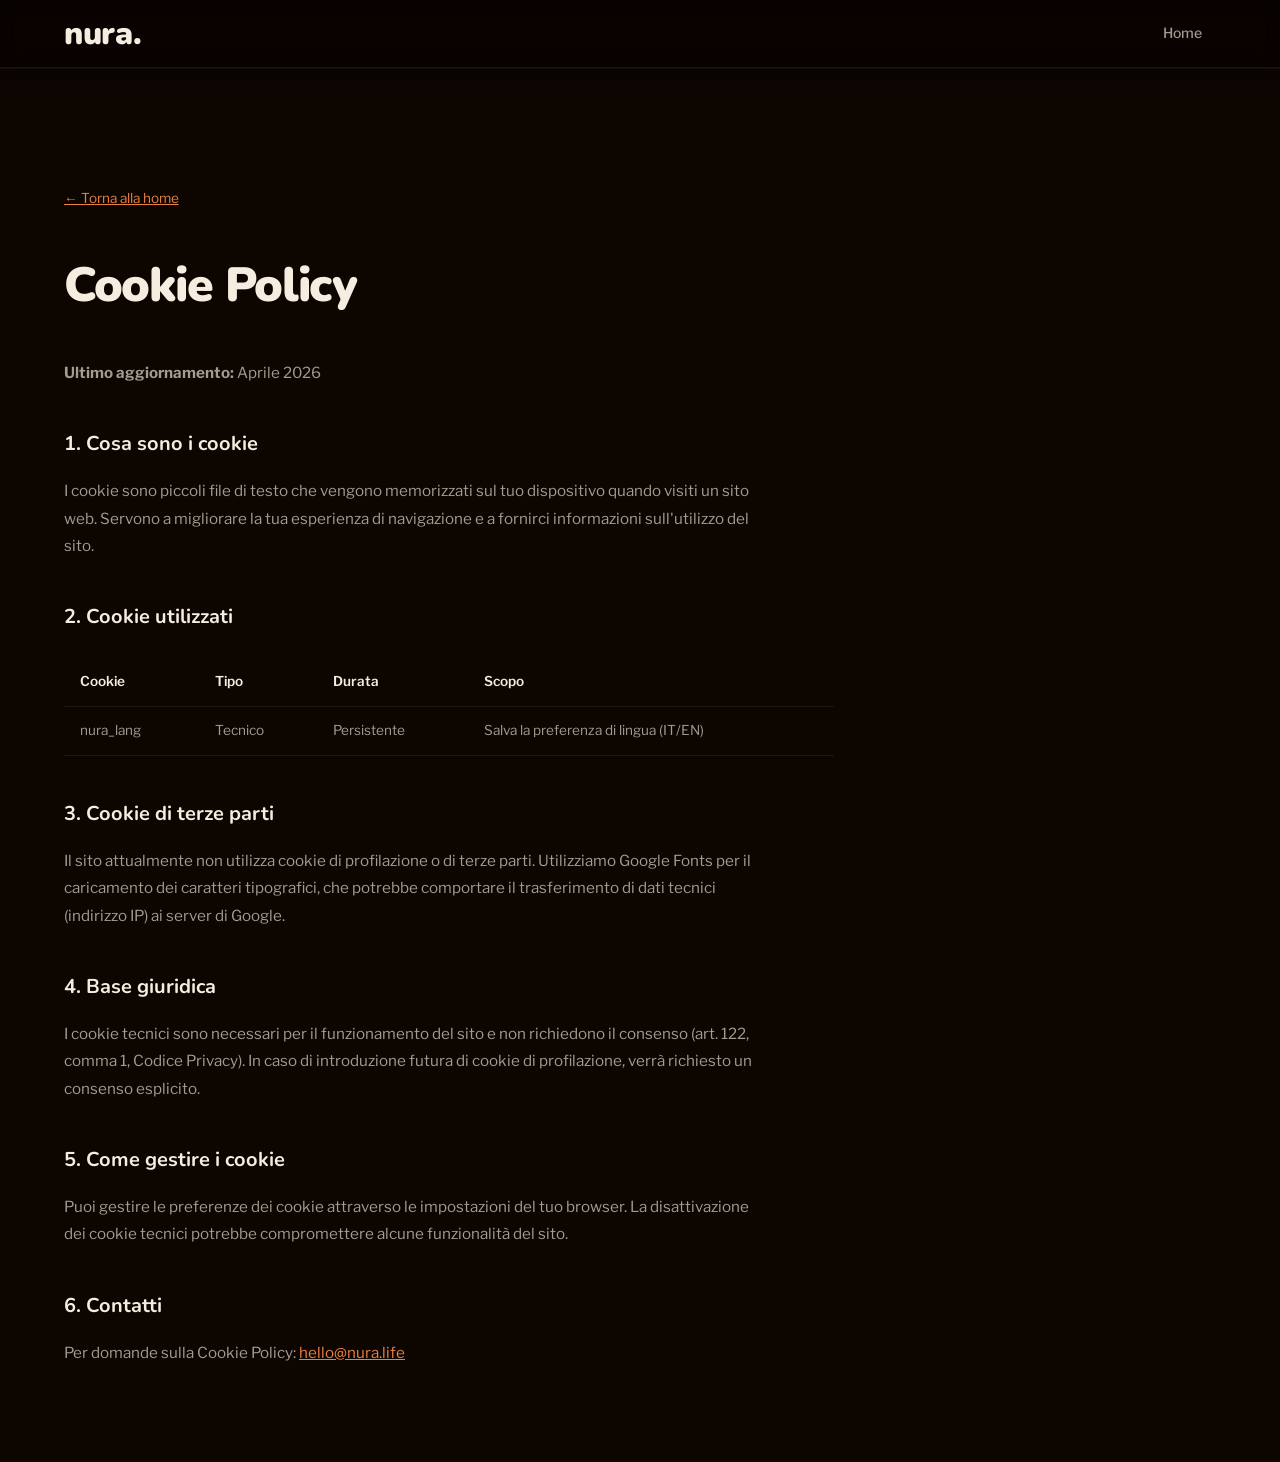
==== commit b44cadc7: "design: switch display font from Rubik to Nunito Nunito has perfectly round letterforms (circular "o" ====
--- a/cookies.html
+++ b/cookies.html
@@ -6,7 +6,7 @@
     <title>Cookie Policy — nura.</title>
     <link rel="preconnect" href="https://fonts.googleapis.com">
     <link rel="preconnect" href="https://fonts.gstatic.com" crossorigin>
-    <link href="https://fonts.googleapis.com/css2?family=Rubik:wght@300..900&family=Libre+Franklin:wght@300;400;500;600&display=swap" rel="stylesheet">
+    <link href="https://fonts.googleapis.com/css2?family=Nunito:wght@300..1000&family=Libre+Franklin:wght@300;400;500;600&display=swap" rel="stylesheet">
     <link rel="stylesheet" href="assets/css/styles.css">
     <style>
         .legal-page { padding: calc(var(--header-h) + 3rem) 0 5rem; min-height: 100vh; }
--- a/assets/css/styles.css
+++ b/assets/css/styles.css
@@ -38,7 +38,7 @@
     --fitness-c:  #E84444;
 
     /* Typography */
-    --font-display: 'Rubik', sans-serif;
+    --font-display: 'Nunito', sans-serif;
     --font-body:    'Libre Franklin', sans-serif;
 
     /* Motion */
@@ -171,7 +171,7 @@
 .brand-logo {
     font-family: var(--font-display);
     font-size: 2rem;
-    font-weight: 900;
+    font-weight: 1000;
     color: var(--cream);
     letter-spacing: -0.01em;
     text-transform: lowercase;
@@ -360,7 +360,7 @@
 .hero-headline {
     font-family: var(--font-display);
     font-size: clamp(3.8rem, 8.5vw, 8rem);
-    font-weight: 900;
+    font-weight: 1000;
     line-height: 0.95;
     letter-spacing: -0.04em;
     color: var(--cream);
@@ -372,7 +372,7 @@
 
 .hero-headline em {
     font-style: normal;
-    font-weight: 900;
+    font-weight: 1000;
     color: var(--amber-light);
     display: block;
     white-space: nowrap;
